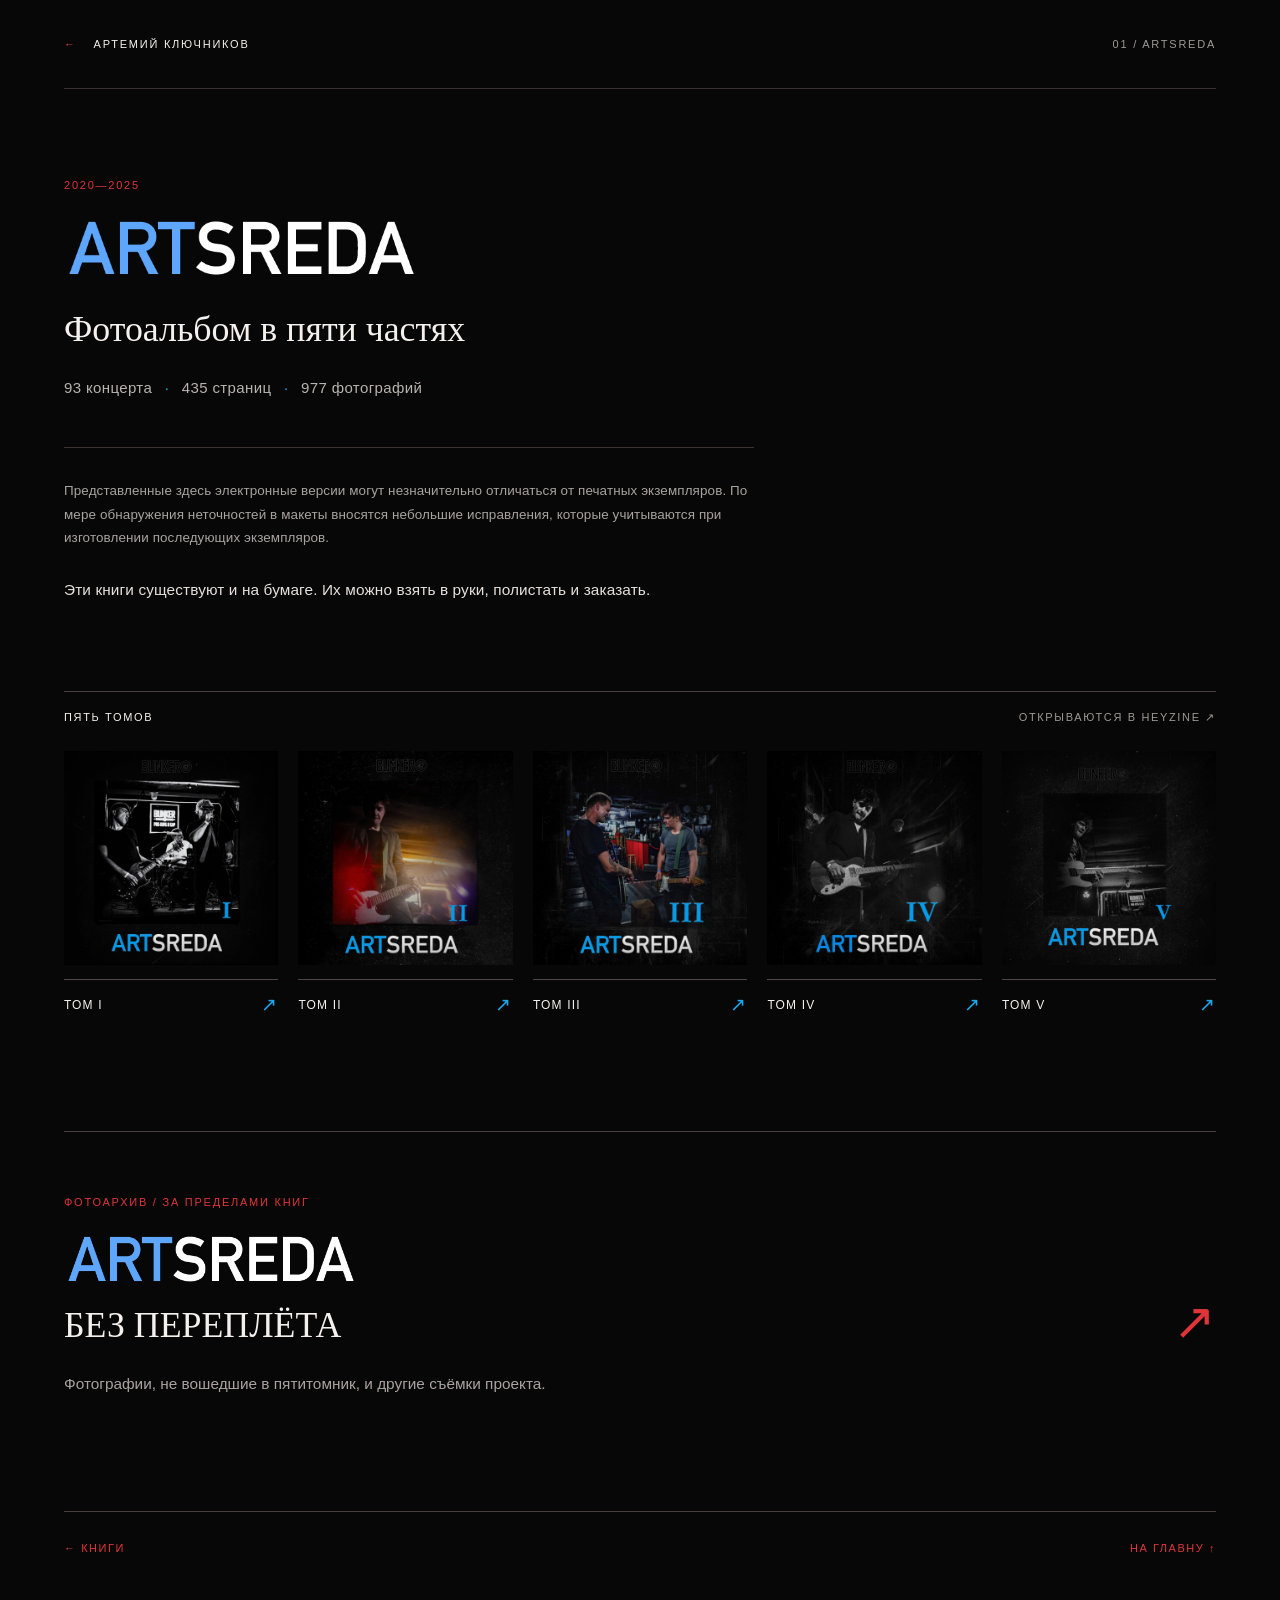
==== artsreda/index.html @ 76c5a69c "Add files via upload First version of the website" ====
<!doctype html>
<html lang="ru"><head><meta charset="utf-8"><meta name="viewport" content="width=device-width,initial-scale=1"><meta name="theme-color" content="#080707"><meta name="description" content="ARTSREDA: пять томов концертной фотографии, 2020–2025, и фотоархив без переплёта."><title>ARTSREDA — пять томов — Артемий Ключников</title><link rel="stylesheet" href="./artsreda.css"></head><body>
<main class="page"><header class="top"><a class="back" href="../index.html" aria-label="Вернуться на главную">← <span>АРТЕМИЙ КЛЮЧНИКОВ</span></a><span class="top-index">01 / ARTSREDA</span></header>
<section class="intro"><p class="eyebrow">2020—2025</p><h1 class="brand-heading"><img src="./artsreda-logo-blue-white.png" alt="ARTSREDA" width="522" height="95"></h1><p class="subtitle">Фотоальбом в пяти частях</p><p class="stats">93 концерта <span>·</span> 435 страниц <span>·</span> 977 фотографий</p>
<div class="edition-note"><p>Представленные здесь электронные версии могут незначительно отличаться от печатных экземпляров. По мере обнаружения неточностей в макеты вносятся небольшие исправления, которые учитываются при изготовлении последующих экземпляров.</p><p class="paper-books">Эти книги существуют и на бумаге. Их можно взять в руки, полистать и заказать.</p></div></section>
<section class="collection" aria-label="Пять томов ARTSREDA"><div class="section-line"><h2>ПЯТЬ ТОМОВ</h2><span>ОТКРЫВАЮТСЯ В HEYZINE ↗</span></div><div class="volumes"><a class="volume" href="https://heyzine.com/flip-book/169d9fcb6c.html" target="_blank" rel="noopener noreferrer" aria-label="Открыть ARTSREDA, том I в Heyzine"><img src="./covers/artsreda-1.jpg" alt="Обложка ARTSREDA, том I" loading="eager" width="1243" height="1243"><span class="volume-caption">ТОМ I<span aria-hidden="true">↗</span></span></a>
<a class="volume" href="https://heyzine.com/flip-book/db72b7f7d9.html" target="_blank" rel="noopener noreferrer" aria-label="Открыть ARTSREDA, том II в Heyzine"><img src="./covers/artsreda-2.jpg" alt="Обложка ARTSREDA, том II" loading="eager" width="1243" height="1243"><span class="volume-caption">ТОМ II<span aria-hidden="true">↗</span></span></a>
<a class="volume" href="https://heyzine.com/flip-book/9c1763a360.html" target="_blank" rel="noopener noreferrer" aria-label="Открыть ARTSREDA, том III в Heyzine"><img src="./covers/artsreda-3.jpg" alt="Обложка ARTSREDA, том III" loading="lazy" width="1243" height="1243"><span class="volume-caption">ТОМ III<span aria-hidden="true">↗</span></span></a>
<a class="volume" href="https://heyzine.com/flip-book/07b2b92e30.html" target="_blank" rel="noopener noreferrer" aria-label="Открыть ARTSREDA, том IV в Heyzine"><img src="./covers/artsreda-4.jpg" alt="Обложка ARTSREDA, том IV" loading="lazy" width="1243" height="1243"><span class="volume-caption">ТОМ IV<span aria-hidden="true">↗</span></span></a>
<a class="volume" href="https://heyzine.com/flip-book/7f0827b06a.html" target="_blank" rel="noopener noreferrer" aria-label="Открыть ARTSREDA, том V в Heyzine"><img src="./covers/artsreda-5.jpg" alt="Обложка ARTSREDA, том V" loading="lazy" width="1243" height="1243"><span class="volume-caption">ТОМ V<span aria-hidden="true">↗</span></span></a></div></section>
<section class="unbound"><p class="eyebrow">ФОТОАРХИВ / ЗА ПРЕДЕЛАМИ КНИГ</p><a class="unbound-link" href="https://artemiy.wfolio.pro/artsreda" target="_blank" rel="noopener noreferrer"><span class="unbound-title"><img class="unbound-logo" src="./artsreda-logo-blue-white.png" alt="ARTSREDA" width="522" height="95"><span class="unbound-words">БЕЗ ПЕРЕПЛЁТА</span></span><span class="arrow" aria-hidden="true">↗</span></a><p class="unbound-description">Фотографии, не вошедшие в пятитомник, и другие съёмки проекта.</p></section>
<footer class="bottom"><a href="../books/index.html">← КНИГИ</a><a href="../index.html">НА ГЛАВНУ ↑</a></footer></main></body></html>
---- artsreda/artsreda.css ----
@font-face{font-family:RoslindaleDisplay;src:url("../fonts/RoslindaleCyrillicDisplayCondensed-Regular.ttf") format("truetype");font-style:normal;font-weight:400;font-display:swap}
:root{color-scheme:dark;--bg:#080707;--ink:#f4f0ed;--muted:#9e9997;--red:#df3539;--blue:#1ca9ed}*{box-sizing:border-box}html{background:var(--bg)}body{margin:0;background:var(--bg);color:var(--ink);font-family:Arial,Helvetica,sans-serif}a{color:inherit;text-decoration:none}a:focus-visible{outline:2px solid var(--blue);outline-offset:6px}.page{max-width:1550px;margin:auto;padding:0 clamp(24px,5vw,88px)}.top{display:flex;align-items:center;justify-content:space-between;gap:20px;padding:38px 0;border-bottom:1px solid #363030;font-size:11px;letter-spacing:.16em}.back{color:var(--red)}.back span{color:var(--ink);margin-left:12px}.top-index{color:var(--muted)}.intro{padding:clamp(75px,10vw,150px) 0 clamp(75px,9vw,135px)}.eyebrow{font-size:11px;letter-spacing:.16em;color:var(--red);margin:0 0 24px}.intro h1{font-size:clamp(62px,13vw,185px);line-height:.9;letter-spacing:-.055em;font-weight:400;margin:0 0 30px}.subtitle{font:400 clamp(27px,4vw,54px)/1.05 RoslindaleDisplay,Georgia,serif;margin:0 0 45px}.stats{color:#b8b2b0;font-size:clamp(12px,1.25vw,15px);letter-spacing:.025em}.stats span{color:var(--blue);padding:0 8px}.section-line{display:flex;justify-content:space-between;gap:20px;align-items:baseline;border-top:1px solid #47403f;padding:19px 0 27px}.section-line h2,.section-line span{font-size:11px;font-weight:400;letter-spacing:.15em;margin:0}.section-line span{color:var(--muted)}.volumes{display:grid;grid-template-columns:repeat(5,minmax(0,1fr));gap:clamp(10px,1.6vw,25px)}.volume{display:block;min-width:0}.volume img{display:block;width:100%;height:auto;aspect-ratio:1;object-fit:cover;filter:brightness(.93);transition:filter .2s,transform .2s}.volume:hover img,.volume:focus-visible img{filter:brightness(1.12);transform:translateY(-3px)}.volume-caption{display:flex;justify-content:space-between;align-items:center;border-top:1px solid #504747;margin-top:14px;padding-top:13px;font-size:12px;letter-spacing:.1em}.volume-caption span{color:var(--blue);font-size:19px}.unbound{border-top:1px solid #47403f;margin-top:clamp(100px,13vw,190px);padding:clamp(50px,6vw,95px) 0 clamp(90px,12vw,175px)}.unbound-link{display:flex;align-items:end;justify-content:space-between;gap:18px;font:400 clamp(45px,8vw,125px)/.98 RoslindaleDisplay,Georgia,serif}.unbound-link:hover{color:var(--red)}.unbound-link .arrow{color:var(--red);font:400 clamp(40px,6vw,80px)/1 Arial,sans-serif;flex:none}.unbound-description{color:#aaa2a0;font-size:clamp(13px,1.2vw,16px);line-height:1.6;margin:25px 0 0}.bottom{display:flex;justify-content:space-between;border-top:1px solid #47403f;padding:30px 0 50px;font-size:11px;letter-spacing:.14em;color:var(--red)}@media(max-width:850px){.volumes{grid-template-columns:repeat(3,minmax(0,1fr));row-gap:35px}.intro h1{letter-spacing:-.045em}}@media(max-width:550px){.page{padding:0 22px}.top{padding:25px 0;font-size:10px}.top-index{display:none}.intro{padding:88px 0 85px}.intro h1{font-size:clamp(60px,16vw,90px)}.subtitle{font-size:33px}.stats{line-height:1.8}.section-line{align-items:start}.section-line span{max-width:140px;text-align:right;line-height:1.5}.volumes{grid-template-columns:repeat(2,minmax(0,1fr));gap:32px 13px}.volume-caption{margin-top:10px}.unbound{margin-top:100px}.unbound-link{font-size:clamp(41px,11vw,62px)}.unbound-link .arrow{font-size:40px}.unbound-description{max-width:290px}}@media(prefers-reduced-motion:reduce){*{transition:none!important}}

/* V19: Original ARTSREDA mark, restrained headings and tighter editorial rhythm. */
.intro{padding:clamp(55px,7vw,94px) 0 clamp(58px,7vw,95px)}
.intro .eyebrow{margin-bottom:25px}
.intro h1.brand-heading{font-size:initial;line-height:1;letter-spacing:normal;margin:0 0 28px}
.brand-heading img{display:block;width:clamp(205px,28vw,355px);max-width:100%;height:auto}
.intro .subtitle{font-size:clamp(23px,2.8vw,36px);line-height:1.2;margin:0 0 28px}
.unbound{margin-top:clamp(75px,9vw,125px);padding:clamp(42px,5vw,72px) 0 clamp(75px,9vw,115px)}
.unbound-link{font-size:clamp(35px,5.2vw,69px);line-height:1.05}
.unbound-link .arrow{font-size:clamp(32px,4vw,51px)}
@media(max-width:550px){.intro{padding:60px 0 65px}.brand-heading img{width:min(70vw,290px)}.intro .subtitle{font-size:clamp(23px,6vw,29px)}.unbound-link{font-size:clamp(31px,8.4vw,45px)}.unbound-link .arrow{font-size:30px}}

/* V20: blue-and-white original mark, also used in the unbound archive link. */
.unbound-title{display:flex;flex-direction:column;align-items:flex-start;min-width:0;gap:clamp(12px,1.4vw,21px)}
.unbound-logo{display:block;width:clamp(180px,23vw,305px);height:auto;max-width:100%}
.unbound-words{display:block}
.unbound-link:hover .unbound-words{color:var(--red)}
@media(max-width:550px){.unbound-logo{width:min(60vw,250px)}.unbound-title{gap:14px}}

/* V21: match “БЕЗ ПЕРЕПЛЁТА” to the “Фотоальбом в пяти частях” subtitle. */
.unbound-link .unbound-words{font-size:clamp(23px,2.8vw,36px);line-height:1.2;letter-spacing:normal}
@media(max-width:550px){.unbound-link .unbound-words{font-size:clamp(23px,6vw,29px)}}

/* V22: quiet editorial note after the five-volume statistics; no purchase button. */
.edition-note{max-width:690px;margin-top:clamp(33px,4vw,56px);border-top:1px solid #393332;padding-top:clamp(21px,2.4vw,32px)}
.edition-note p{margin:0;color:#a9a3a0;font-size:clamp(12px,1.05vw,14px);line-height:1.75;letter-spacing:.008em}
.edition-note .paper-books{margin-top:clamp(20px,2.2vw,30px);color:#e6e0dc;font-size:clamp(14px,1.2vw,16px);line-height:1.55}
@media(max-width:550px){.edition-note{margin-top:32px;padding-top:22px}.edition-note p{font-size:12px}.edition-note .paper-books{font-size:14px}}
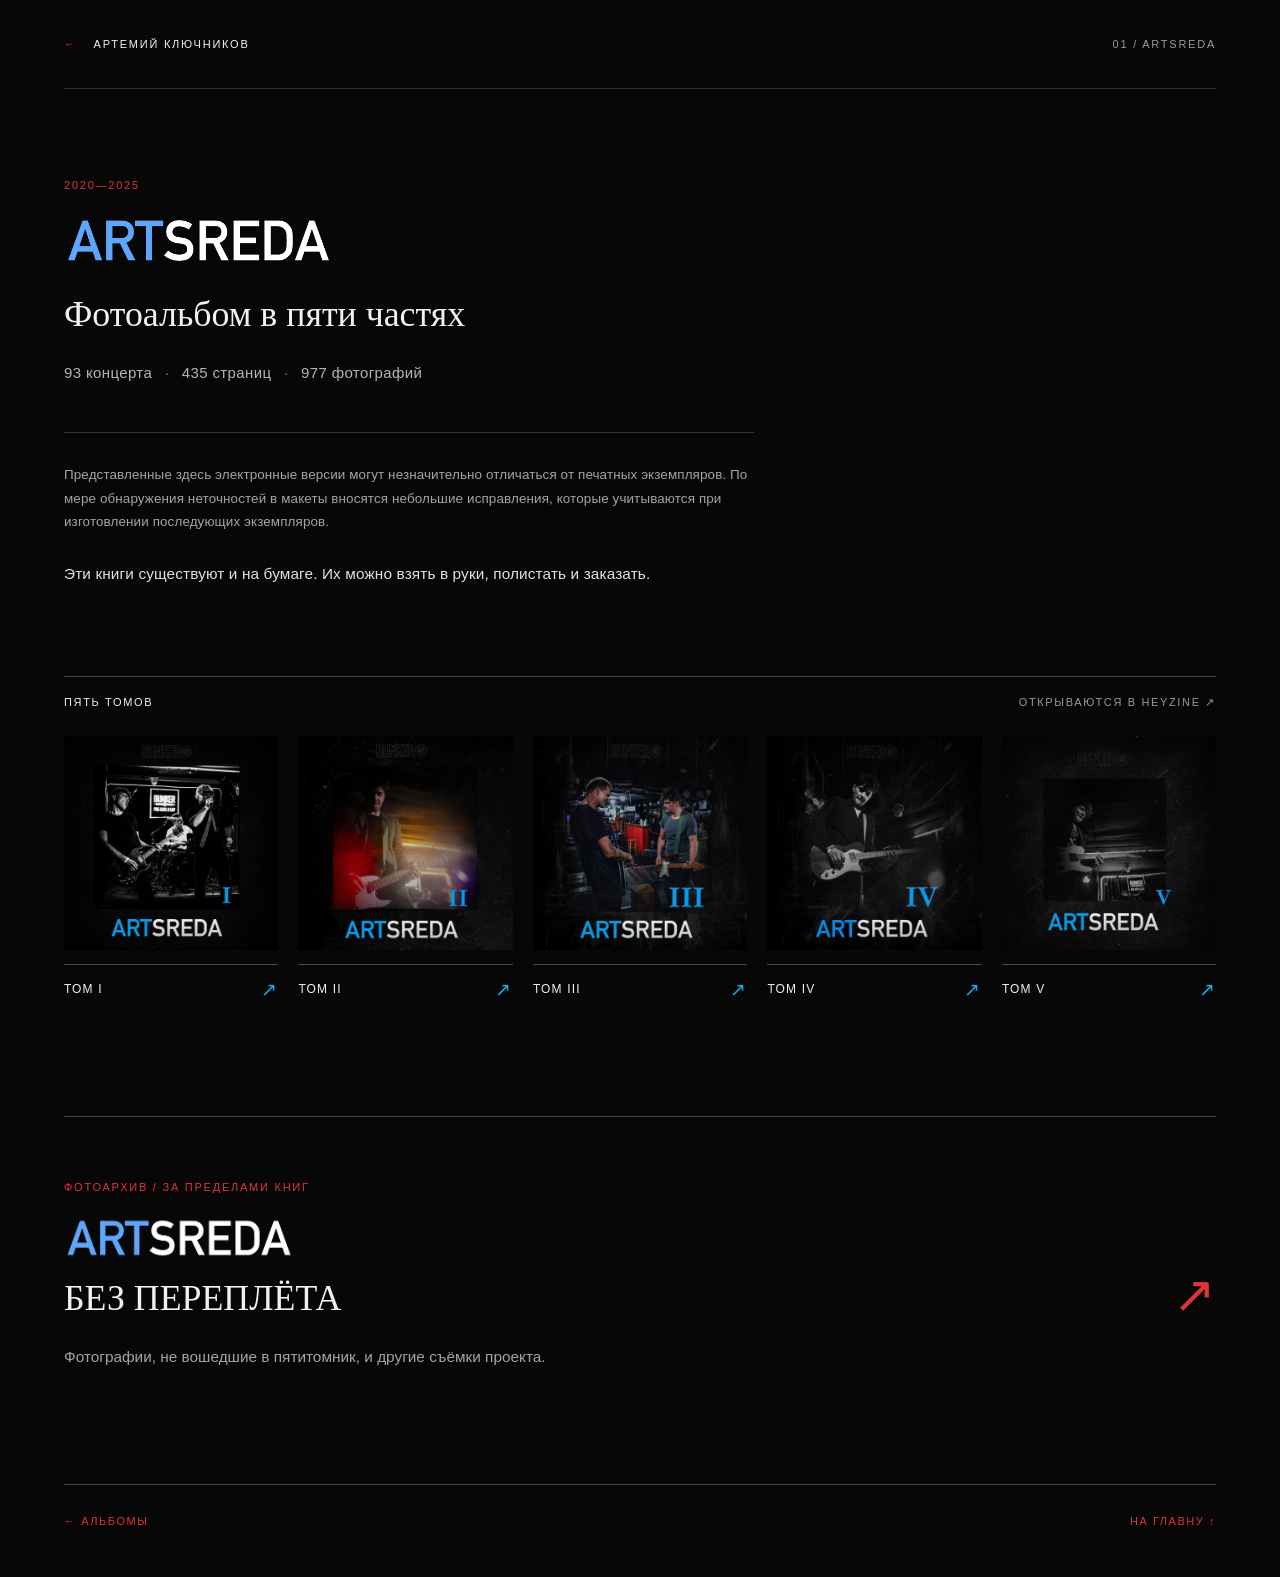
==== commit ff49d075: "Add files via upload Update website to version 31" ====
--- a/artsreda/index.html
+++ b/artsreda/index.html
@@ -1,5 +1,26 @@
 <!doctype html>
-<html lang="ru"><head><meta charset="utf-8"><meta name="viewport" content="width=device-width,initial-scale=1"><meta name="theme-color" content="#080707"><meta name="description" content="ARTSREDA: пять томов концертной фотографии, 2020–2025, и фотоархив без переплёта."><title>ARTSREDA — пять томов — Артемий Ключников</title><link rel="stylesheet" href="./artsreda.css"></head><body>
+<html lang="ru"><head><meta charset="utf-8"><meta name="viewport" content="width=device-width,initial-scale=1"><meta name="theme-color" content="#080707"><title>Fütter mein Ego!</title><meta property="og:title" content="Fütter mein Ego!"><link rel="stylesheet" href="./artsreda.css?v=31"><!-- Yandex.Metrika counter -->
+<script type="text/javascript">
+    (function(m,e,t,r,i,k,a){
+        m[i]=m[i]||function(){(m[i].a=m[i].a||[]).push(arguments)};
+        m[i].l=1*new Date();
+        for (var j = 0; j < document.scripts.length; j++) {if (document.scripts[j].src === r) { return; }}
+        k=e.createElement(t),a=e.getElementsByTagName(t)[0],k.async=1,k.src=r,a.parentNode.insertBefore(k,a)
+    })(window, document,'script','https://mc.yandex.ru/metrika/tag.js?id=112881029', 'ym');
+
+    ym(112881029, 'init', {ssr:true, webvisor:true, clickmap:true, ecommerce:"dataLayer", referrer: document.referrer, url: location.href, accurateTrackBounce:true, trackLinks:true});
+</script>
+<!-- Google tag (gtag.js) -->
+<script async src="https://www.googletagmanager.com/gtag/js?id=G-MB0QJTR7G0"></script>
+<script>
+  window.dataLayer = window.dataLayer || [];
+  function gtag(){dataLayer.push(arguments);}
+  gtag('js', new Date());
+  gtag('config', 'G-MB0QJTR7G0');
+</script>
+<!-- /Google tag -->
+</head><body><noscript><div><img src="https://mc.yandex.ru/watch/112881029" style="position:absolute; left:-9999px;" alt="" /></div></noscript>
+<!-- /Yandex.Metrika counter -->
 <main class="page"><header class="top"><a class="back" href="../index.html" aria-label="Вернуться на главную">← <span>АРТЕМИЙ КЛЮЧНИКОВ</span></a><span class="top-index">01 / ARTSREDA</span></header>
 <section class="intro"><p class="eyebrow">2020—2025</p><h1 class="brand-heading"><img src="./artsreda-logo-blue-white.png" alt="ARTSREDA" width="522" height="95"></h1><p class="subtitle">Фотоальбом в пяти частях</p><p class="stats">93 концерта <span>·</span> 435 страниц <span>·</span> 977 фотографий</p>
 <div class="edition-note"><p>Представленные здесь электронные версии могут незначительно отличаться от печатных экземпляров. По мере обнаружения неточностей в макеты вносятся небольшие исправления, которые учитываются при изготовлении последующих экземпляров.</p><p class="paper-books">Эти книги существуют и на бумаге. Их можно взять в руки, полистать и заказать.</p></div></section>
@@ -9,4 +30,4 @@
 <a class="volume" href="https://heyzine.com/flip-book/07b2b92e30.html" target="_blank" rel="noopener noreferrer" aria-label="Открыть ARTSREDA, том IV в Heyzine"><img src="./covers/artsreda-4.jpg" alt="Обложка ARTSREDA, том IV" loading="lazy" width="1243" height="1243"><span class="volume-caption">ТОМ IV<span aria-hidden="true">↗</span></span></a>
 <a class="volume" href="https://heyzine.com/flip-book/7f0827b06a.html" target="_blank" rel="noopener noreferrer" aria-label="Открыть ARTSREDA, том V в Heyzine"><img src="./covers/artsreda-5.jpg" alt="Обложка ARTSREDA, том V" loading="lazy" width="1243" height="1243"><span class="volume-caption">ТОМ V<span aria-hidden="true">↗</span></span></a></div></section>
 <section class="unbound"><p class="eyebrow">ФОТОАРХИВ / ЗА ПРЕДЕЛАМИ КНИГ</p><a class="unbound-link" href="https://artemiy.wfolio.pro/artsreda" target="_blank" rel="noopener noreferrer"><span class="unbound-title"><img class="unbound-logo" src="./artsreda-logo-blue-white.png" alt="ARTSREDA" width="522" height="95"><span class="unbound-words">БЕЗ ПЕРЕПЛЁТА</span></span><span class="arrow" aria-hidden="true">↗</span></a><p class="unbound-description">Фотографии, не вошедшие в пятитомник, и другие съёмки проекта.</p></section>
-<footer class="bottom"><a href="../books/index.html">← КНИГИ</a><a href="../index.html">НА ГЛАВНУ ↑</a></footer></main></body></html>+<footer class="bottom"><a href="../books/index.html">← АЛЬБОМЫ</a><a href="../index.html">НА ГЛАВНУ ↑</a></footer></main></body></html>
--- a/artsreda/artsreda.css
+++ b/artsreda/artsreda.css
@@ -1,5 +1,4 @@
-@font-face{font-family:RoslindaleDisplay;src:url("../fonts/RoslindaleCyrillicDisplayCondensed-Regular.ttf") format("truetype");font-style:normal;font-weight:400;font-display:swap}
-:root{color-scheme:dark;--bg:#080707;--ink:#f4f0ed;--muted:#9e9997;--red:#df3539;--blue:#1ca9ed}*{box-sizing:border-box}html{background:var(--bg)}body{margin:0;background:var(--bg);color:var(--ink);font-family:Arial,Helvetica,sans-serif}a{color:inherit;text-decoration:none}a:focus-visible{outline:2px solid var(--blue);outline-offset:6px}.page{max-width:1550px;margin:auto;padding:0 clamp(24px,5vw,88px)}.top{display:flex;align-items:center;justify-content:space-between;gap:20px;padding:38px 0;border-bottom:1px solid #363030;font-size:11px;letter-spacing:.16em}.back{color:var(--red)}.back span{color:var(--ink);margin-left:12px}.top-index{color:var(--muted)}.intro{padding:clamp(75px,10vw,150px) 0 clamp(75px,9vw,135px)}.eyebrow{font-size:11px;letter-spacing:.16em;color:var(--red);margin:0 0 24px}.intro h1{font-size:clamp(62px,13vw,185px);line-height:.9;letter-spacing:-.055em;font-weight:400;margin:0 0 30px}.subtitle{font:400 clamp(27px,4vw,54px)/1.05 RoslindaleDisplay,Georgia,serif;margin:0 0 45px}.stats{color:#b8b2b0;font-size:clamp(12px,1.25vw,15px);letter-spacing:.025em}.stats span{color:var(--blue);padding:0 8px}.section-line{display:flex;justify-content:space-between;gap:20px;align-items:baseline;border-top:1px solid #47403f;padding:19px 0 27px}.section-line h2,.section-line span{font-size:11px;font-weight:400;letter-spacing:.15em;margin:0}.section-line span{color:var(--muted)}.volumes{display:grid;grid-template-columns:repeat(5,minmax(0,1fr));gap:clamp(10px,1.6vw,25px)}.volume{display:block;min-width:0}.volume img{display:block;width:100%;height:auto;aspect-ratio:1;object-fit:cover;filter:brightness(.93);transition:filter .2s,transform .2s}.volume:hover img,.volume:focus-visible img{filter:brightness(1.12);transform:translateY(-3px)}.volume-caption{display:flex;justify-content:space-between;align-items:center;border-top:1px solid #504747;margin-top:14px;padding-top:13px;font-size:12px;letter-spacing:.1em}.volume-caption span{color:var(--blue);font-size:19px}.unbound{border-top:1px solid #47403f;margin-top:clamp(100px,13vw,190px);padding:clamp(50px,6vw,95px) 0 clamp(90px,12vw,175px)}.unbound-link{display:flex;align-items:end;justify-content:space-between;gap:18px;font:400 clamp(45px,8vw,125px)/.98 RoslindaleDisplay,Georgia,serif}.unbound-link:hover{color:var(--red)}.unbound-link .arrow{color:var(--red);font:400 clamp(40px,6vw,80px)/1 Arial,sans-serif;flex:none}.unbound-description{color:#aaa2a0;font-size:clamp(13px,1.2vw,16px);line-height:1.6;margin:25px 0 0}.bottom{display:flex;justify-content:space-between;border-top:1px solid #47403f;padding:30px 0 50px;font-size:11px;letter-spacing:.14em;color:var(--red)}@media(max-width:850px){.volumes{grid-template-columns:repeat(3,minmax(0,1fr));row-gap:35px}.intro h1{letter-spacing:-.045em}}@media(max-width:550px){.page{padding:0 22px}.top{padding:25px 0;font-size:10px}.top-index{display:none}.intro{padding:88px 0 85px}.intro h1{font-size:clamp(60px,16vw,90px)}.subtitle{font-size:33px}.stats{line-height:1.8}.section-line{align-items:start}.section-line span{max-width:140px;text-align:right;line-height:1.5}.volumes{grid-template-columns:repeat(2,minmax(0,1fr));gap:32px 13px}.volume-caption{margin-top:10px}.unbound{margin-top:100px}.unbound-link{font-size:clamp(41px,11vw,62px)}.unbound-link .arrow{font-size:40px}.unbound-description{max-width:290px}}@media(prefers-reduced-motion:reduce){*{transition:none!important}}
+:root{color-scheme:dark;--bg:#080707;--ink:#f4f0ed;--muted:#9e9997;--red:#df3539;--blue:#1ca9ed}*{box-sizing:border-box}html{background:var(--bg)}body{margin:0;background:var(--bg);color:var(--ink);font-family:Arial,Helvetica,sans-serif}a{color:inherit;text-decoration:none}a:focus-visible{outline:2px solid var(--blue);outline-offset:6px}.page{max-width:1550px;margin:auto;padding:0 clamp(24px,5vw,88px)}.top{display:flex;align-items:center;justify-content:space-between;gap:20px;padding:38px 0;border-bottom:1px solid #363030;font-size:11px;letter-spacing:.16em}.back{color:var(--red)}.back span{color:var(--ink);margin-left:12px}.top-index{color:var(--muted)}.intro{padding:clamp(75px,10vw,150px) 0 clamp(75px,9vw,135px)}.eyebrow{font-size:11px;letter-spacing:.16em;color:var(--red);margin:0 0 24px}.intro h1{font-size:clamp(62px,13vw,185px);line-height:.9;letter-spacing:-.055em;font-weight:400;margin:0 0 30px}.subtitle{font:400 clamp(27px,4vw,54px)/1.05 Georgia,serif;margin:0 0 45px}.stats{color:#b8b2b0;font-size:clamp(12px,1.25vw,15px);letter-spacing:.025em}.stats span{color:var(--blue);padding:0 8px}.section-line{display:flex;justify-content:space-between;gap:20px;align-items:baseline;border-top:1px solid #47403f;padding:19px 0 27px}.section-line h2,.section-line span{font-size:11px;font-weight:400;letter-spacing:.15em;margin:0}.section-line span{color:var(--muted)}.volumes{display:grid;grid-template-columns:repeat(5,minmax(0,1fr));gap:clamp(10px,1.6vw,25px)}.volume{display:block;min-width:0}.volume img{display:block;width:100%;height:auto;aspect-ratio:1;object-fit:cover;filter:brightness(.93);transition:filter .2s,transform .2s}.volume:hover img,.volume:focus-visible img{filter:brightness(1.12);transform:translateY(-3px)}.volume-caption{display:flex;justify-content:space-between;align-items:center;border-top:1px solid #504747;margin-top:14px;padding-top:13px;font-size:12px;letter-spacing:.1em}.volume-caption span{color:var(--blue);font-size:19px}.unbound{border-top:1px solid #47403f;margin-top:clamp(100px,13vw,190px);padding:clamp(50px,6vw,95px) 0 clamp(90px,12vw,175px)}.unbound-link{display:flex;align-items:end;justify-content:space-between;gap:18px;font:400 clamp(45px,8vw,125px)/.98 Georgia,serif}.unbound-link:hover{color:var(--red)}.unbound-link .arrow{color:var(--red);font:400 clamp(40px,6vw,80px)/1 Arial,sans-serif;flex:none}.unbound-description{color:#aaa2a0;font-size:clamp(13px,1.2vw,16px);line-height:1.6;margin:25px 0 0}.bottom{display:flex;justify-content:space-between;border-top:1px solid #47403f;padding:30px 0 50px;font-size:11px;letter-spacing:.14em;color:var(--red)}@media(max-width:850px){.volumes{grid-template-columns:repeat(3,minmax(0,1fr));row-gap:35px}.intro h1{letter-spacing:-.045em}}@media(max-width:550px){.page{padding:0 22px}.top{padding:25px 0;font-size:10px}.top-index{display:none}.intro{padding:88px 0 85px}.intro h1{font-size:clamp(60px,16vw,90px)}.subtitle{font-size:33px}.stats{line-height:1.8}.section-line{align-items:start}.section-line span{max-width:140px;text-align:right;line-height:1.5}.volumes{grid-template-columns:repeat(2,minmax(0,1fr));gap:32px 13px}.volume-caption{margin-top:10px}.unbound{margin-top:100px}.unbound-link{font-size:clamp(41px,11vw,62px)}.unbound-link .arrow{font-size:40px}.unbound-description{max-width:290px}}@media(prefers-reduced-motion:reduce){*{transition:none!important}}
 
 /* V19: Original ARTSREDA mark, restrained headings and tighter editorial rhythm. */
 .intro{padding:clamp(55px,7vw,94px) 0 clamp(58px,7vw,95px)}
@@ -28,3 +27,28 @@
 .edition-note p{margin:0;color:#a9a3a0;font-size:clamp(12px,1.05vw,14px);line-height:1.75;letter-spacing:.008em}
 .edition-note .paper-books{margin-top:clamp(20px,2.2vw,30px);color:#e6e0dc;font-size:clamp(14px,1.2vw,16px);line-height:1.55}
 @media(max-width:550px){.edition-note{margin-top:32px;padding-top:22px}.edition-note p{font-size:12px}.edition-note .paper-books{font-size:14px}}
+
+/* V25: quieter logos and colour/weight instead of link underlines. */
+.brand-heading img{width:clamp(155px,21vw,270px)}
+.unbound-logo{width:clamp(145px,18vw,235px)}
+.back,.bottom a,.unbound-link,.volume-caption{transition:color .2s,font-weight .2s}
+.back:hover,.back:focus-visible,.bottom a:hover,.bottom a:focus-visible{color:#f4f0ed;font-weight:700;text-decoration:none}
+.volume:hover .volume-caption,.volume:focus-visible .volume-caption{color:#fff;font-weight:700}
+.unbound-link:hover .unbound-words,.unbound-link:focus-visible .unbound-words{color:#f4f0ed;font-weight:700}
+@media(max-width:550px){.brand-heading img{width:min(55vw,225px)}.unbound-logo{width:min(48vw,195px)}}
+
+/* V28: consistent link treatment, no pink hover or underlines. */
+a,a:link,a:visited,a:hover,a:focus-visible,a:active{text-decoration:none}
+.back:hover,.back:focus-visible,.bottom a:hover,.bottom a:focus-visible{color:#f4f0ed}
+.unbound-link:hover .unbound-words,.unbound-link:focus-visible .unbound-words{color:#f4f0ed}
+
+/* V30: no weight change or layout shift on the “БЕЗ ПЕРЕПЛЁТА” link. */
+.unbound-link,.unbound-link:hover,.unbound-link:focus-visible{font-weight:400}
+.unbound-link .unbound-words,.unbound-link:hover .unbound-words,.unbound-link:focus-visible .unbound-words{font-weight:400}
+.unbound-link{transition:color .2s}
+.unbound-link:hover .unbound-words,.unbound-link:focus-visible .unbound-words{color:#f4f0ed}
+
+/* V31: red hover on volume labels and unbound archive; stable type metrics. */
+.volume:hover .volume-caption,.volume:focus-visible .volume-caption{color:var(--red);font-weight:400}
+.volume:hover .volume-caption span,.volume:focus-visible .volume-caption span{color:var(--red)}
+.unbound-link:hover .unbound-words,.unbound-link:focus-visible .unbound-words{color:var(--red);font-weight:400}
